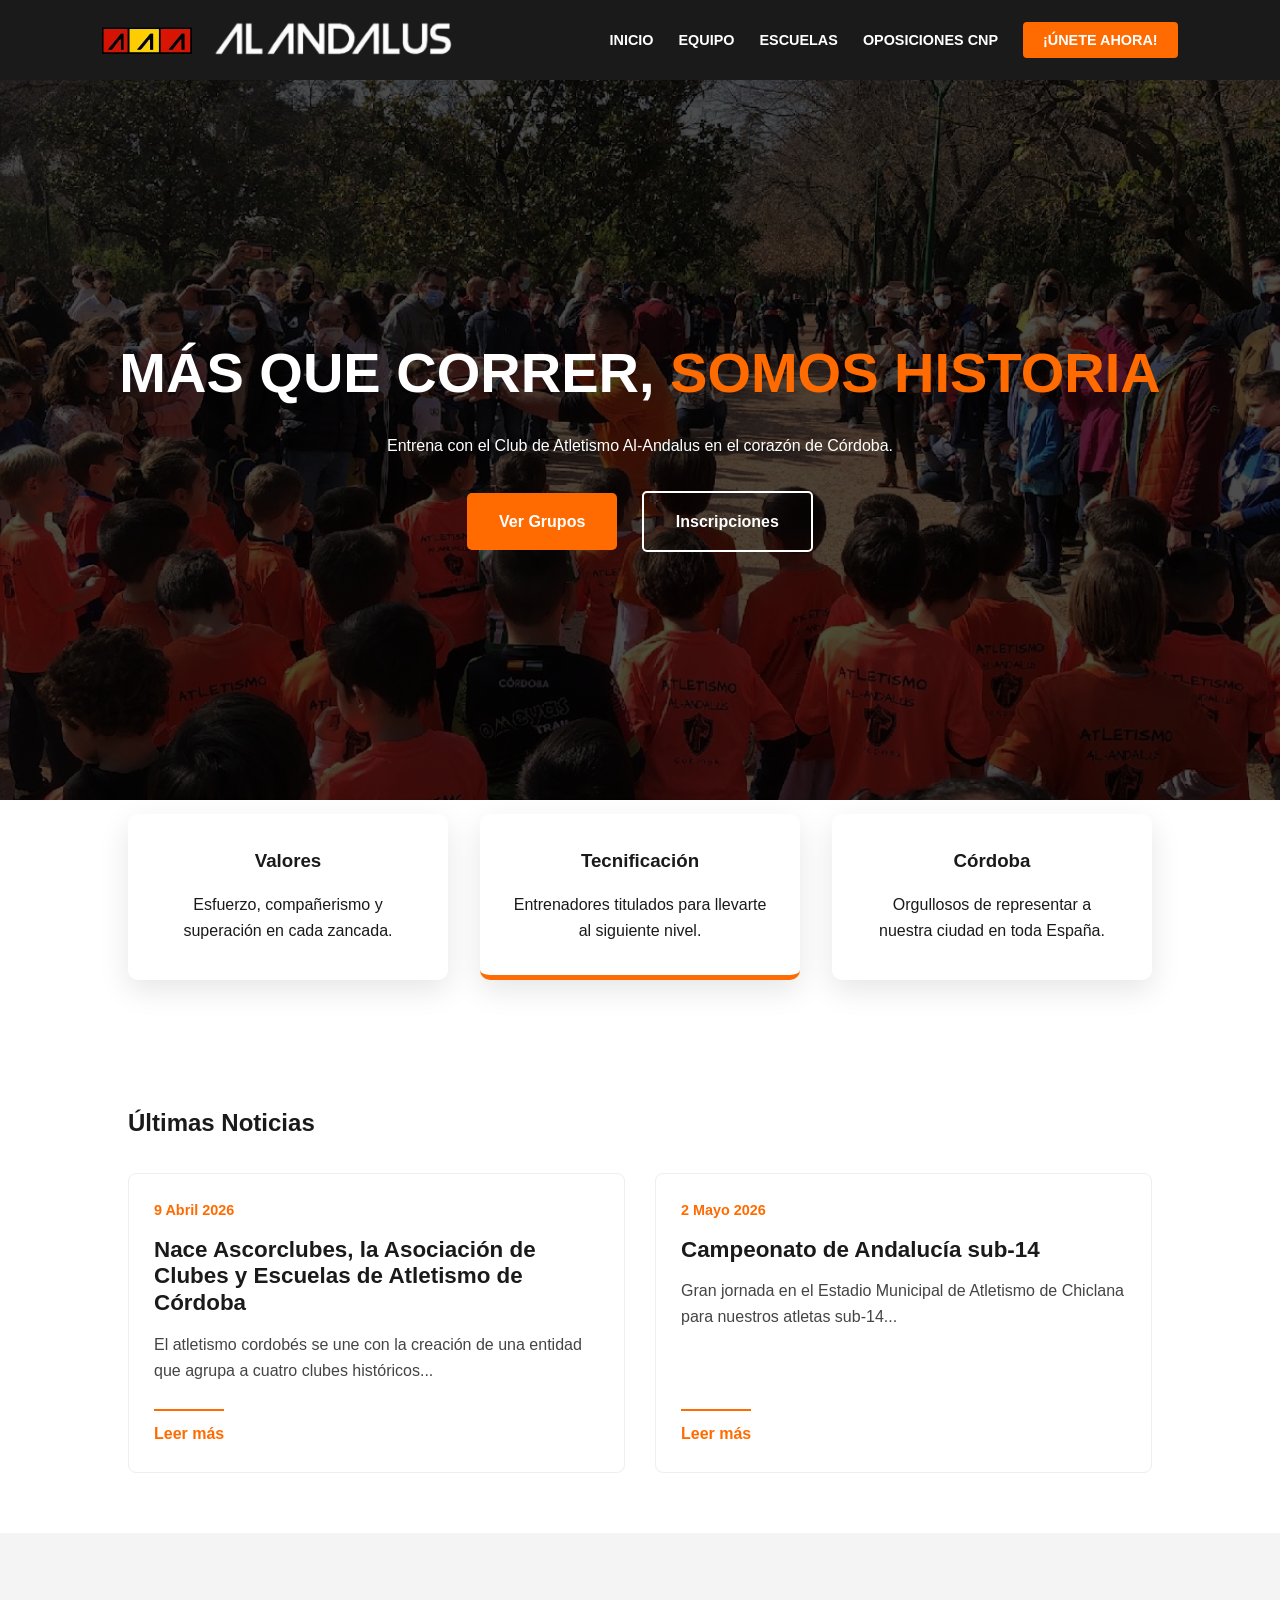
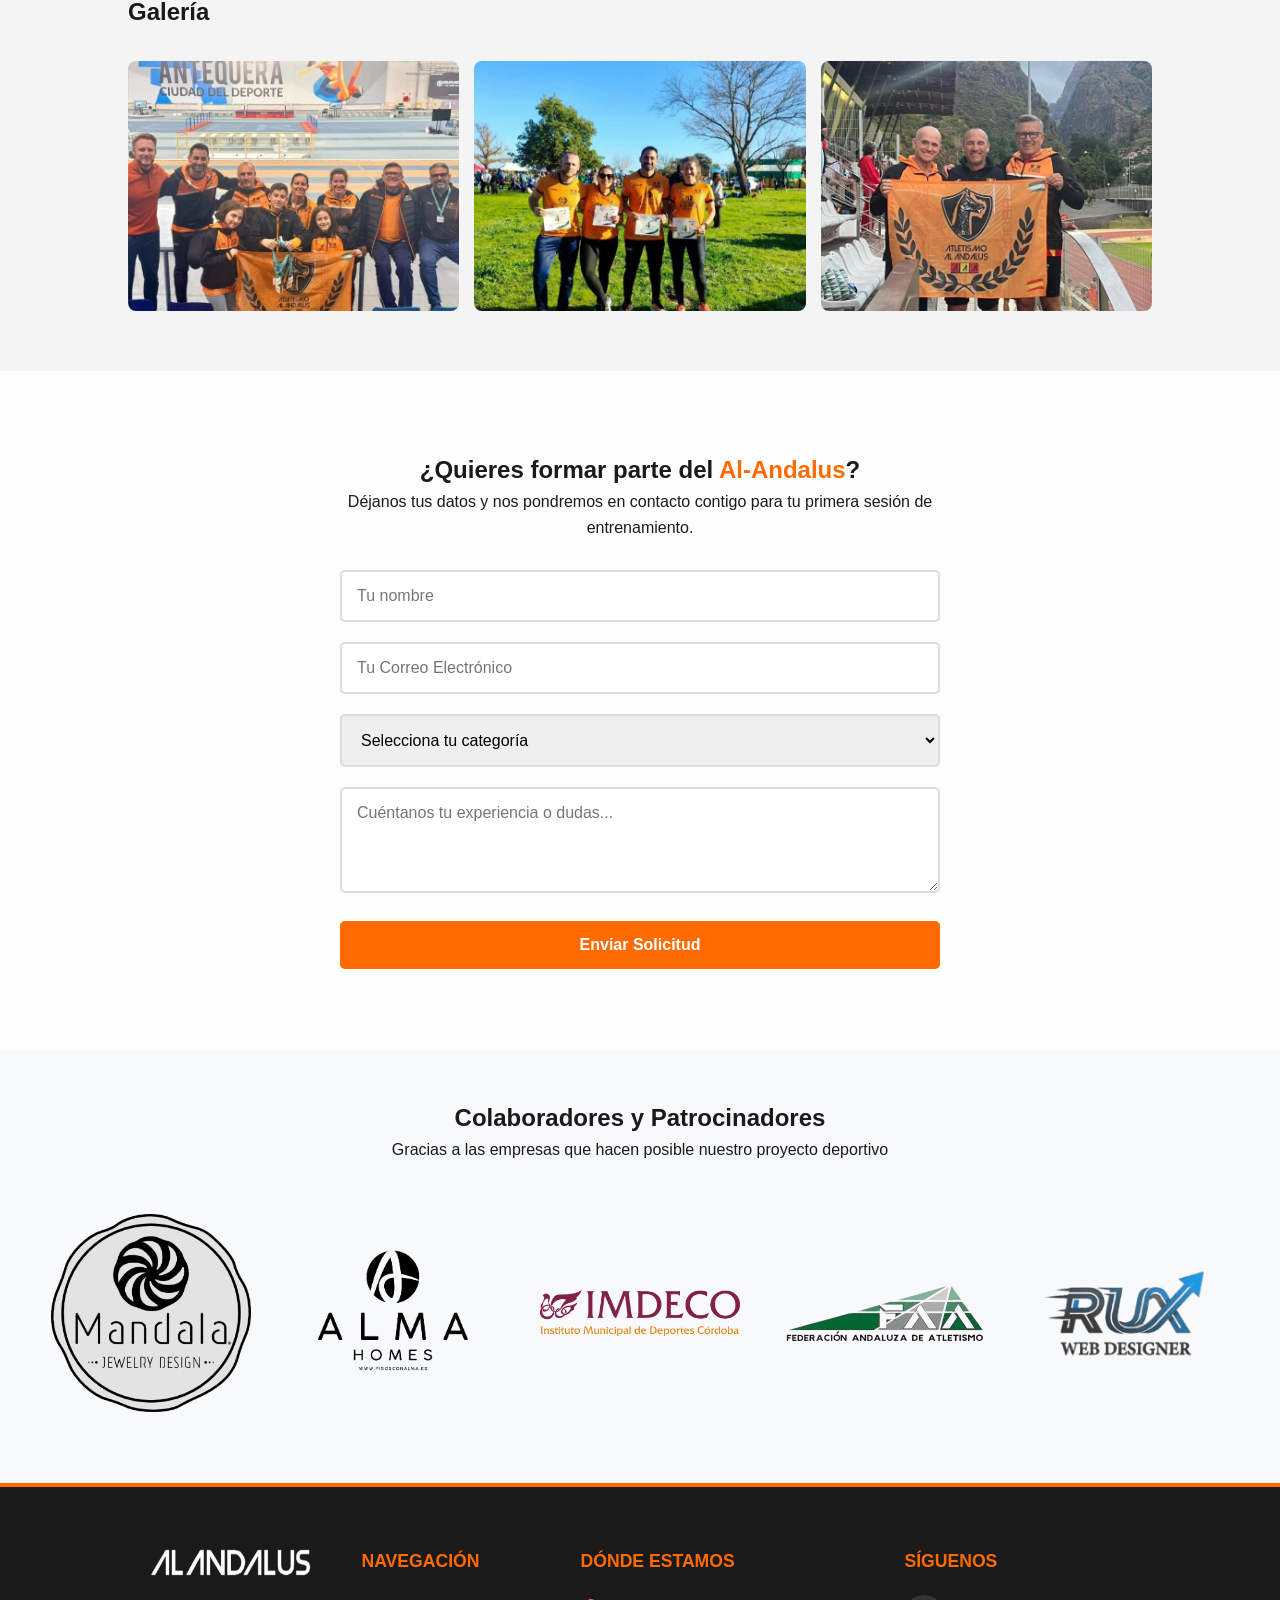
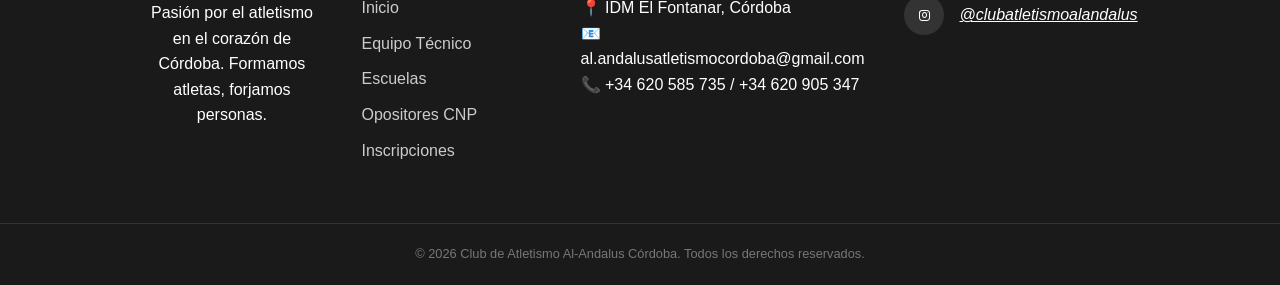
==== index.html @ 89c4d992 "mi primer commit" ====
<!DOCTYPE html>
<html lang="en">

<head>
    <meta charset="UTF-8">
    <meta name="viewport" content="width=device-width, initial-scale=1.0">
    <link rel="preconnect" href="https://fonts.googleapis.com">
    <link rel="preconnect" href="https://fonts.gstatic.com" crossorigin>
    <link href="https://fonts.googleapis.com/css2?family=MedievalSharp&family=swap" rel="stylesheet">
    <link rel="icon" type="image/png" href="logoactual.jpeg">
    <title>Inicio | Al-Andalus</title>
    <link rel="stylesheet" href="style.css">
    <link rel="stylesheet" href="style-mobile.css">
    <link rel="stylesheet" href="https://cdnjs.cloudflare.com/ajax/libs/font-awesome/6.5.1/css/all.min.css">
</head>

<body>
    <nav class="navbar">
        <div class="logo">
            <img src="logoactual.jpeg" alt="Logo Al-Ándalus" class="escudo">
            <img src="name.png" alt="Logo Al-Ándalus" class="name">
        </div>
        <ul class="nav-links">
            <li><a href="index.html">Inicio</a></li>
            <li><a href="equipo.html">Equipo</a></li>
            <li><a href="escuelas.html">Escuelas</a></li>
            <li><a href="opositores.html">Oposiciones CNP</a></li>
            <li><a href="#inscripciones" class="btn-cta">¡Únete ahora!</a></li>
        </ul>
    </nav>
    <header id="inicio" class="hero">
        <div class="hero-content">
            <h1>MÁS QUE CORRER, <span class="highlight">SOMOS HISTORIA</span></h1>
            <P>Entrena con el Club de Atletismo Al-Andalus en el corazón de Córdoba.</P>
            <div class="hero-btns">
                <a href="escuelas.html" class="btn-primary">Ver Grupos</a>
                <a href="#inscripciones" class="btn-secondary">Inscripciones</a>
            </div>
        </div>
    </header>
    <section class="features">
        <div class="container">
            <div class="feature-card">
                <h3>Valores</h3>
                <p>Esfuerzo, compañerismo y superación en cada zancada.</p>
            </div>
            <div class="feature-card highlighted">
                <h3>Tecnificación</h3>
                <p>Entrenadores titulados para llevarte al siguiente nivel.</p>
            </div>
            <div class="feature-card">
                <h3>Córdoba</h3>
                <p>Orgullosos de representar a nuestra ciudad en toda España.</p>
            </div>
        </div>
    </section>
    <section id="noticias" class="noticias-section">
        <h2>Últimas Noticias</h2>
        <div class="grid-noticias">
            <article class="noticia-card">
                <span class="fecha">9 Abril 2026</span>
                <h3>Nace Ascorclubes, la Asociación de Clubes y Escuelas de Atletismo de Córdoba</h3>
                <p>El atletismo cordobés se une con la creación de una entidad que agrupa a cuatro clubes históricos...
                </p>
                <a href="noticia1.html" class="read-more">Leer más</a>
            </article>
            <article class="noticia-card">
                <span class="fecha">2 Mayo 2026</span>
                <h3>Campeonato de Andalucía sub-14</h3>
                <p>Gran jornada en el Estadio Municipal de Atletismo de Chiclana para nuestros atletas sub-14...</p>
                <a href="noticia2.html" class="read-more">Leer más</a>
            </article>
        </div>
    </section>
    <section id="galeria" class="galeria-section">
        <h2>Galería</h2>
        <div class="grid-galeria">
            <div class="img-box" style="background-image: url(img1.jpeg);"></div>
            <div class="img-box" style="background-image: url(img2.jpeg);"></div>
            <div class="img-box" style="background-image: url(img3.jpeg);"></div>
        </div>
    </section>
    <section id="inscripciones" class="inscripcion-section">
        <div class="container-form">
            <h2>¿Quieres formar parte del <span class="highlight">Al-Andalus</span>?</h2>
            <p>Déjanos tus datos y nos pondremos en contacto contigo para tu primera sesión de entrenamiento.</p>

            <form class="form-contacto" action="https://formspree.io/f/xeevbnad" method="POST" netlify>
                <div class="form-group">
                    <input type="text" name="nombre" placeholder="Tu nombre" required>
                </div>
                <div class="form-group">
                    <input type="email" name="email" placeholder="Tu Correo Electrónico" required>
                </div>
                <div class="form-group">
                    <select name="categoria" required>
                        <option value="" disabled selected>Selecciona tu categoría</option>
                        <option value="Peques">Peques (4-5 años)</option>
                        <option value="Grp-1">Sub 8 / Sub 10 (6-9 años)</option>
                        <option value="Grp-2">Sub 12 / Sub 14 (10-13 años)</option>
                        <option value="Grp-3"> Sub 16/18/20 (14-19 años)</option>
                        <option value="Grp-4">Grupo 1/2: Padres</option>
                        <option value="Adulto">Máster Federados</option>
                    </select>
                </div>
                <div class="form-group">
                    <textarea name="mensaje" placeholder="Cuéntanos tu experiencia o dudas..." rows="4"></textarea>
                </div>
                <button type="submit" class="btn-submit">Enviar Solicitud</button>
            </form>
        </div>
    </section>

    <section class="sponsors-section">
        <h2>Colaboradores y Patrocinadores</h2>
        <p>Gracias a las empresas que hacen posible nuestro proyecto deportivo</p>
        <div class="sponsors-container">
            <img src="mandala.png" alt="Mandala Bisutería">
            <img src="alma.png" alt="Alma Inmobiliaria">
            <img src="imdeco.png" alt="Imdeco">
            <img src="faa.png" alt="FAA">
            <img src="RUX.png" alt="RUX">
        </div>

    </section>

    <footer class="footer">
        <div class="footer-container">
            <div class="footer-column about">
                <img src="name.png" alt="Logo Al-Ándalus" class="footer-logo">
                <p>Pasión por el atletismo en el corazón de Córdoba. Formamos atletas, forjamos personas.</p>
            </div>

            <div class="footer-column links">
                <h4>Navegación</h4>
                <ul>
                    <li><a href="index.html">Inicio</a></li>
                    <li><a href="equipo.html">Equipo Técnico</a></li>
                    <li><a href="escuelas.html">Escuelas</a></li>
                    <li><a href="opositores.html">Opositores CNP</a></li>
                    <li><a href="#inscripciones">Inscripciones</a></li>
                </ul>
            </div>

            <div class="footer-column contact">
                <h4>Dónde estamos</h4>
                <p>📍 IDM El Fontanar, Córdoba</p>
                <p>📧 al.andalusatletismocordoba@gmail.com</p>
                <p>📞 +34 620 585 735 / +34 620 905 347</p>
            </div>

            <div class="footer-column social">
                <h4>Síguenos</h4>
                <div class="social-links">
                    <a href="https://www.instagram.com/clubdeatletismoalandalus?utm_source=ig_web_button_share_sheet&igsh=ZDNlZDc0MzIxNw=="
                        class="social-icon" aria-label="Instagram">
                        <i class="fa-brands fa-instagram"></i>
                    </a>
                    <a href="https://www.instagram.com/clubdeatletismoalandalus?utm_source=ig_web_button_share_sheet&igsh=ZDNlZDc0MzIxNw=="
                        class="link"><em>@clubatletismoalandalus</em></a>
                </div>
            </div>
        </div>
        <div class="footer-bottom">
            <p>&copy; 2026 Club de Atletismo Al-Andalus Córdoba. Todos los derechos reservados.</p>
        </div>
    </footer>
</body>

</html>
---- style.css ----
:root {
    --naranja: #FF6B00;
    --negro: #1A1A1A;
    --blanco: #ffffff;
    --gris-claro: #f4f4f4;
}

* {
    margin: 0;
    padding: 0;
    box-sizing: border-box;
}

.logo {
    display: flex;
    align-items: center;
    gap: 10px;
    flex-shrink: 0;
}

.name {
    height: 40px;
    width: auto;
    max-width: 100%;
    display: block;
}

.escudo {
    height: 27px;
    width: auto;
    max-width: 100%;
    display: block;
}

body {
    font-family: 'Montserrat', sans-serif;
    line-height: 1.6;
    color: var(--negro);
    background-color: var(--blanco);
}

.navbar {
    display: flex;
    justify-content: space-between;
    align-items: center;
    padding: 20px 8%;
    background-color: var(--negro);
    position: relative;
    top: 0;
    z-index: 1000;
}

.logo {
    font-family: "MedievalSharp", cursive;
    font-weight: bold;
    font-size: 2.5rem;
    letter-spacing: 2px;
    color: var(--naranja);
}

.nav-links {
    display: flex !important;
    flex-direction: row;
    align-items: center;
    gap: 25px;
}

.nav-links li a {
    color: var(--blanco);
    text-decoration: none;
    font-weight: 700;
    font-size: 0.9rem;
    text-transform: uppercase;
    transition: 0.3s;
}

.nav-links li a:hover {
    color: var(--naranja);
}

.nav-links li a:hover::after {
    width: 100%;
}

.nav-links li a.btn-cta {
    background: var(--naranja);
    padding: 10px 20px;
    border-radius: 4px;
    color: var(--blanco) !important;
}

.nav-links li a.btn-cta::after {
    display: none;
}

.nav-links li a.btn-cta:hover {
    background: #e65a00;
    transform: translateY(-2px);
    box-shadow: 0 4px 15px rgba(255, 107, 0, 0.3);
}

.btn-cta {
    background: var(--naranja);
    padding: 0.6rem 1.2rem;
    border-radius: 5px;
    transition: 0.3s;
}

html {
    scroll-behavior: smooth;
}

.hero {
    height: 80vh;
    background: linear-gradient(rgba(0, 0, 0, 0.7), rgba(0, 0, 0, 0.7)), url(hero.jpg) no-repeat center center/cover;
    display: flex;
    align-items: center;
    justify-content: center;
    text-align: center;
    color: var(--blanco);
}

.hero-content h1 {
    font-size: 3.5rem;
    font-weight: 900;
    margin-bottom: 1rem;
}

.highlight {
    color: var(--naranja);
}

.hero-btns {
    margin-top: 2rem;
}

.btn-primary,
.btn-secondary {
    padding: 1rem 2rem;
    text-decoration: none;
    font-weight: 700;
    border-radius: 5px;
    margin: 0 10px;
    display: inline-block;
    transition: 0.3s;
}

.btn-primary {
    background: var(--naranja);
    color: var(--blanco);
}

.btn-secondary {
    border: 2px solid var(--blanco);
    color: var(--blanco);
}

.btn-primary:hover {
    background: #e65a00;
}

.container {
    display: flex;
    justify-content: center;
    gap: 2rem;
    padding: 4rem 10%;
    margin-top: -50px;
}

.feature-card {
    background: var(--blanco);
    padding: 2rem;
    border-radius: 10px;
    box-shadow: 0 10px 30px rgba(0, 0, 0, 0.1);
    text-align: center;
    flex: 1;
}

.feature-card.highlighted {
    border-bottom: 5px solid var(--naranja);
}

.feature-card h3 {
    margin-bottom: 1rem;
    color: var(--negro);
}

.footer {
    background-color: var(--negro);
    color: var(--blanco);
    padding: 60px 0 20px 0;
    border-top: 4px solid var(--naranja);
}

.footer-container {
    max-width: 1200px;
    margin: 0 auto;
    display: grid;
    grid-template-columns: repeat(4, 1fr);
    gap: 40px;
    padding: 0 8%;
}

.footer-column h4 {
    color: var(--naranja);
    margin-bottom: 20px;
    text-transform: uppercase;
    font-size: 1.1rem;
    font-weight: 700;
}

.footer-column.about {
    text-align: center;
}

.footer-logo {
    height: 33px;
    width: auto;
    max-width: 100%;
    display: flex;
    justify-content: center;
    margin: 0 auto 20px auto;
}

.footer-column ul {
    list-style: none;
}

.footer-column ul li {
    margin-bottom: 10px;
}

.footer-column ul li a {
    color: #ccc;
    text-decoration: none;
    transition: 0.3s;
}

.footer-column ul li a:hover {
    color: var(--naranja);
    padding-left: 5px;
}

.social-links {
    display: flex;
    gap: 15px;
    align-items: center;
}

.social-icon {
    display: flex;
    align-items: center;
    justify-content: center;
    width: 40px;
    height: 40px;
    background-color: #333;
    border-radius: 50%;
    color: var(--blanco);
    text-decoration: none;
    font-weight: bold;
    font-size: 0.8rem;
    transition: 0.3s;
}

.link {
    color: #fff !important;
    text-decoration: underline;
    transition: 0.3s;
}

.link:hover {
    color: var(--naranja) !important;
    transform: translateY(-5px);
}

.social-icon:hover {
    background-color: var(--naranja);
    transform: translateY(-5px);
}

.footer-bottom {
    text-align: center;
    margin-top: 50px;
    padding: 20px 8% 0 8%;
    border-top: 1px solid #333;
    font-size: 0.8rem;
    color: #777;
}

.inscripcion-section {
    padding: 80px 10%;
    background: #fdfdfd;
}

.container-form {
    max-width: 600px;
    margin: 0 auto;
    text-align: center;
}

.form-section {
    margin-top: 40px;
}

.form-section h2,
.form-section p {
    text-align: center;
    font-weight: bold;
    margin: 20px 20px;
}

.form-contacto {
    margin-top: 30px;
}

.form-group {
    margin-bottom: 20px;
}

.form-group input,
.form-group select,
.form-group textarea {
    width: 100%;
    padding: 15px;
    border: 2px solid #ddd;
    border-radius: 5px;
    font-family: 'Montserrat', sans-serif;
    font-size: 1rem;
    transition: 0.3s;
}

.form-group input:focus,
.form-group textarea:focus {
    border-color: var(--naranja);
    outline: none;
}

.btn-submit {
    background: var(--naranja);
    color: var(--blanco);
    border: none;
    padding: 15px 30px;
    font-size: 1rem;
    font-weight: 700;
    border-radius: 5px;
    cursor: pointer;
    width: 100%;
    transition: 0.3s;
}

.btn-submit:hover {
    background: var(--negro);
}

.page-header {
    background: var(--negro);
    padding: 60px 10%;
    text-align: center;
    color: var(--blanco);
}

.section-text {
    padding: 60px 20%;
    text-align: center;
}

.coaches-section {
    padding: 60px 10%;
    background: var(--gris-claro);
    text-align: center;
}

.coaches-grid {
    display: flex;
    flex-wrap: wrap;
    gap: 30px;
    margin-top: 40px;
    justify-content: center;
    align-items: stretch;
}

.coach-card {
    background: var(--blanco);
    padding: 30px;
    border-radius: 10px;
    box-shadow: 0 5px 15px rgba(0, 0, 0, 0.1);
    display: flex;
    flex-direction: column;
    align-items: center;
    text-align: center;
    transition: 0.3s;
    overflow: hidden;
    width: 300px;
}

.coach-card:hover {
    transform: translateY(8px);
    background-color: #ff7b00c5;
    box-shadow: #000000;
}

.coach-img {
    width: 120px;
    height: 120px;
    background: #ddd;
    border-radius: 50%;
    margin-bottom: 20px;
    flex-shrink: 0;
    background-size: cover;
    background-position: center;
}

.coach-card h3 {
    margin: 0 0 10px 0;
}

.coach-card .role {
    color: var(--naranja);
    font-weight: 700;
    margin-bottom: 10px;
}

.grid-grupos {
    display: grid;
    grid-template-columns: repeat(3, 1fr);
    gap: 20px;
    margin-top: 30px;
}

.card-grupo {
    background: #fff;
    padding: 20px;
    border-left: 5px solid var(--naranja);
    box-shadow: 0 4px 6px var(--naranja);
    transition: 0.3s;
}

.card-grupo:hover {
    background: #ffb35d;
    transform: translateY(-5px);
}

.pricing-container {
    background: var(--negro);
    color: var(--blanco);
    padding: 30px;
    border-radius: 10px;
    text-align: center;
    margin-top: 10px;
}

.bank-info {
    margin-top: 20px;
    padding: 15px;
    background: rgba(255, 255, 255, 0.1);
}

.faq-list {
    list-style: none;
    max-width: 800px;
    margin: 0 auto;
}

.faq-list li {
    padding: 15px;
    border-bottom: 1px solid #ddd;
}

.info-section {
    margin-top: 40px;
    margin-bottom: 30px;
}

.info-section h2 {
    text-align: center;
}

.importante {
    text-align: center;
    color: red;
    font-weight: bold;
}

.noticias-section {
    padding: 60px 10%;
    background: #fff;
    width: 100%;
    box-sizing: border-box;
}

.grid-noticias {
    display: grid;
    grid-template-columns: repeat(auto-fit, minmax(300px, 1fr));
    gap: 30px;
    width: 100%;
    margin-top: 30px;
}

.noticia-card {
    background: #fff;
    padding: 25px;
    border: 1px solid #eee;
    border-radius: 8px;
    display: flex;
    flex-direction: column;
    min-height: 300px;
    width: 100%;
    box-sizing: border-box;
    text-align: left;
}

.noticia-card h3 {
    margin: 15px 0;
    font-size: 1.4rem;
    line-height: 1.2;
}

.noticia-card p {
    flex-grow: 1;
    margin-bottom: 20px;
    color: #444;
    line-height: 1.6;
}

.read-more {
    color: var(--naranja);
    text-decoration: none;
    font-weight: bold;
    border-top: 2px solid var(--naranja);
    padding-top: 10px;
    display: inline-block;
    width: fit-content;
}

.noticia-card:hover {
    border-color: var(--naranja);
    ;
}

.fecha {
    color: var(--naranja);
    font-size: 0.9rem;
    font-weight: bold;
}

.galeria-section {
    padding: 60px 10%;
    background-color: var(--gris-claro);
}

.grid-galeria {
    display: grid;
    grid-template-columns: repeat(auto-fit, minmax(250px, 1fr));
    gap: 15px;
    margin-top: 30px;
}

.img-box {
    height: 250px;
    background-color: #ccc;
    background-size: cover;
    background-position: center;
    border-radius: 8px;
    cursor: pointer;
    transition: 0.3s;
}

.img-box:hover {
    transform: scale(1.02);
}

.coach-card-op {
    max-width: auto;
    text-align: center;
    padding: 40px;
    background: #fff;
    border-radius: 15px;
    box-shadow: 0 10px 30px rgba(0, 0, 0, 0.1);
}

.opositores-form {
    max-width: 600px;
    margin: 40px auto;
    background: #fff;
    padding: 40px;
    border-radius: 15px;
    box-shadow: 0 10px 30px rgba(0, 0, 0, 0.1);
}

.form-group-row {
    display: flex;
    gap: 20px;
}

.form-group-row .form-group {
    flex: 1;
}

.opositores-form label {
    display: block;
    margin-bottom: 8px;
    font-weight: 700;
    text-align: left;
}

.opositores-form input,
.opositores-form select,
.opositores-form textarea {
    width: 100%;
    padding: 12px;
    margin-bottom: 20px;
    border: 1px solid #ccc;
    border-radius: 6px;
    font-family: inherit;
}

.contacto-directo {
    text-align: center;
    padding: 40px 20px;
    background: #f4f4f4;
    border-radius: 15px;
    margin: 40px auto;
    max-width: 600px;
}

.botones-contacto {
    margin-top: 20px;
}

.btn-whatsapp {
    display: inline-block;
    background-color: #25d366;
    color: white;
    padding: 15px 30px;
    border-radius: 50px;
    text-decoration: none;
    font-weight: bold;
    font-size: 1.1rem;
    transition: 0.3s;
    margin-bottom: 20px;
}

.btn-whatsapp:hover {
    background-color: #128c7e;
    transform: translateY(-3px);
}

.telefonos a {
    color: var(--negro);
    text-decoration: none;
    font-size: 1.2rem;
    font-weight: bold;
    transition: 0.3s;
}

.telefonos a:hover {
    color: var(--naranja);
}

.ubicación-opositores {
    padding: 60px 10%;
    background: var(--blanco);
    text-align: center;
}

.ubicacion-container {
    display: flex;
    flex-wrap: wrap;
    gap: 40px;
    margin-top: 30px;
    align-items: center;
}

.ubicacion-info {
    flex: 1;
    min-width: 300px;
    text-align: left;
}

.ubicacion-info p {
    margin-bottom: 15px;
    font-size: 1.1rem;
}

.mapa-placeholder {
    flex: 1;
    min-width: 300px;
    border-radius: 10px;
    overflow: hidden;
    box-shadow: 0 5px 15px rgba(0, 0, 0, 0.1);
    margin-top: 20px;
}

.sponsors-section {
    padding: 50px 20px;
    background-color: #f8f9fa;
    width: 100%;
    box-sizing: border-box;
    text-align: center;
}


.sponsors-container {
    display: block;
    margin-top: 30px;
    text-align: center;
}

.sponsors-container img {
    display: inline-block;
    vertical-align: middle;
    width: 200px;
    height: auto;
    margin: 20px;
    transition: 0.3s;
}

.sponsors-container img:hover {
    transform: scale(1.05);
}

.article-page p {
    margin-bottom: 20px;
    font-size: 1.1rem;
}

.article-page h1 {
    margin-bottom: 20px;
    text-transform: uppercase;
    font-size: 1.7rem;
    font-weight: 700;
    text-align: center;
}
---- style-mobile.css ----
@media (max-width: 768px) {
    .navbar {
        flex-direction: column;
        padding: 15px;
    }

    .nav-links {
        margin-top: 15px;
        gap: 15px;
        flex-wrap: wrap;
        justify-content: center;
    }

    .nav-links li a {
        font-size: 0.8rem;
    }

    .hero {
        height: 60vh;
    }

    .hero-content h1 {
        font-size: 2.2rem;
        padding: 0 10px;
    }

    .hero-btns {
        display: flex;
        flex-direction: column;
        gap: 10px;
        padding: 0 20px;
    }

    .btn-primary,
    .btn-secondary {
        margin: 0;
        width: 100%;
    }

    .container {
        flex-direction: column;
        margin-top: 0;
        padding: 2rem 5%;
    }

    .feature-card {
        width: 100%;
    }

    .grid-categorias {
        grid-template-columns: 1fr;
    }

    .grid-grupos {
        grid-template-columns: repeat(1, 1fr);
    }

    .footer-container {
        display: grid;
        grid-template-columns: 1fr;
        text-align: center;
        align-items: center;
    }

    .social-links {
        justify-content: center;
    }

    .footer-column h4::after {
        content: '';
        display: block;
        width: 40px;
        height: 2px;
        background: var(--naranja);
        margin: 10px auto;
    }

    .sponsors-container img {
        width: 130px;
        margin: 10px;
    }
}
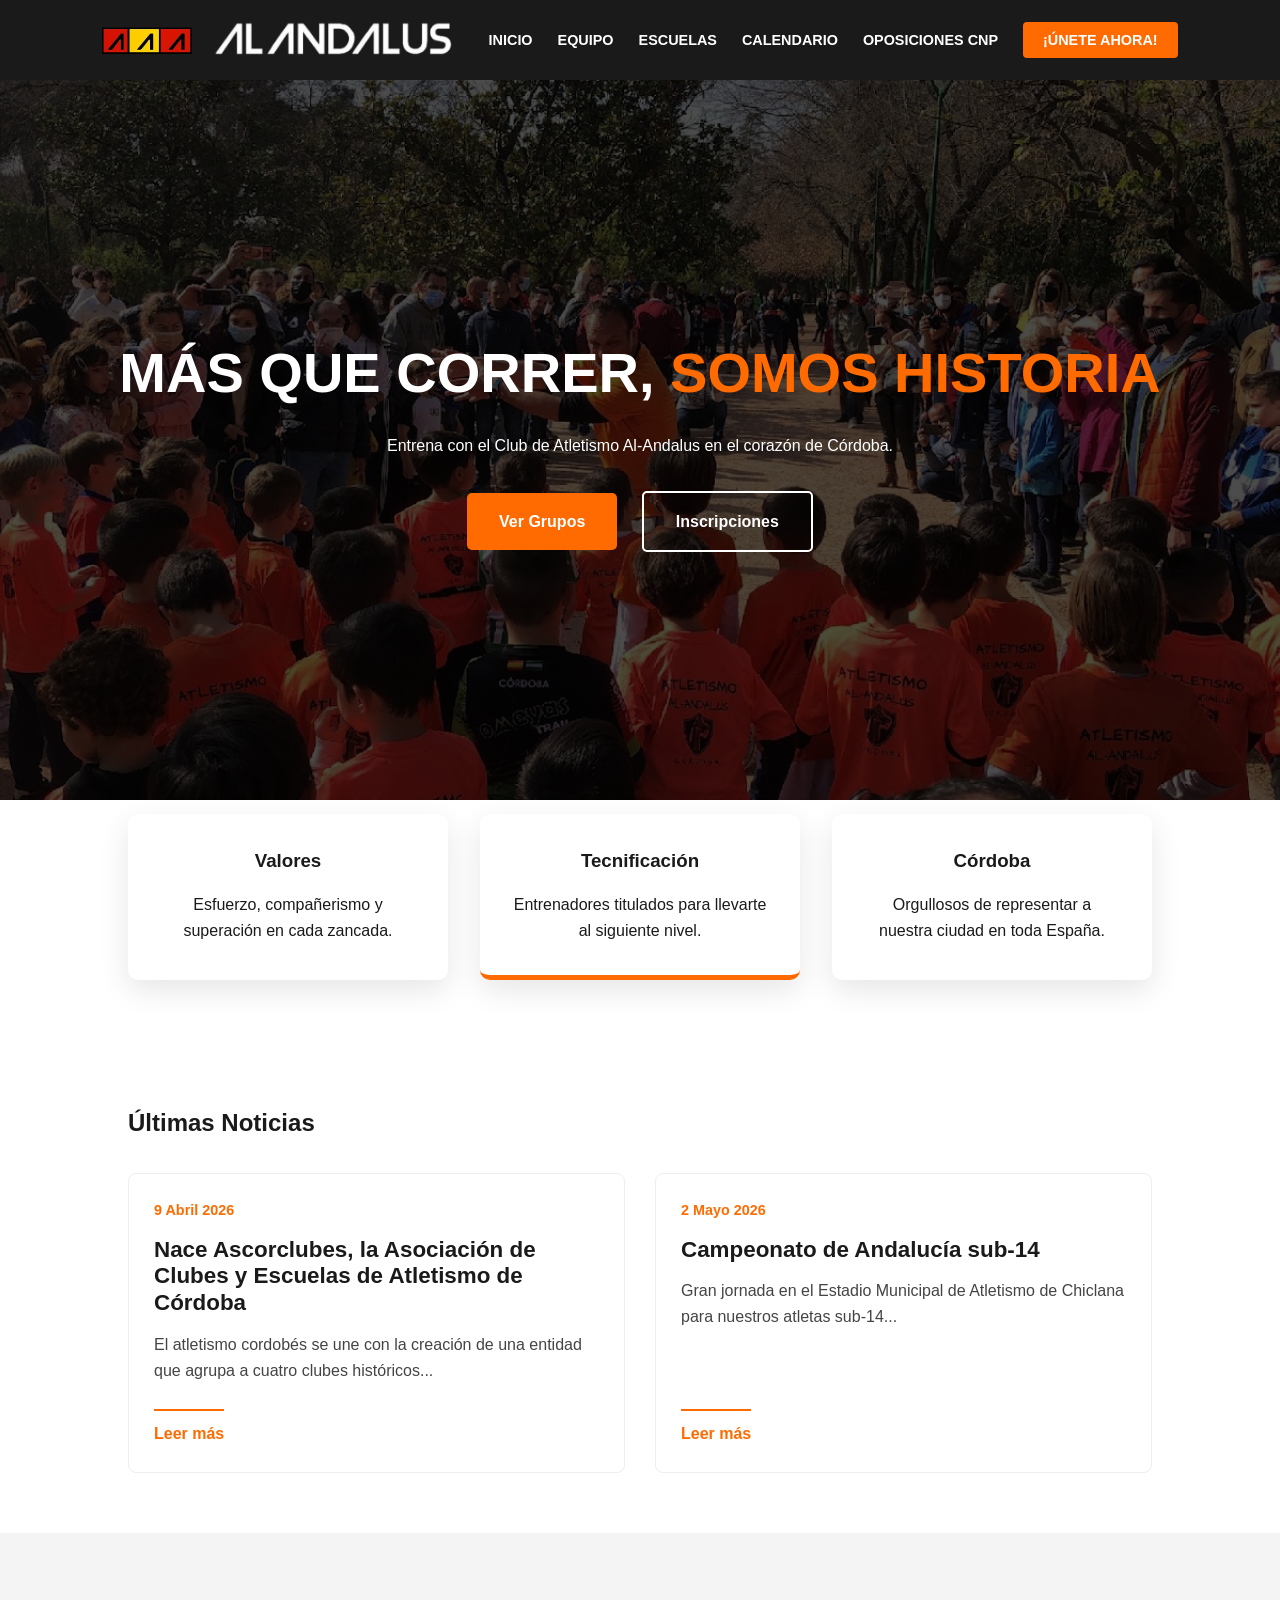
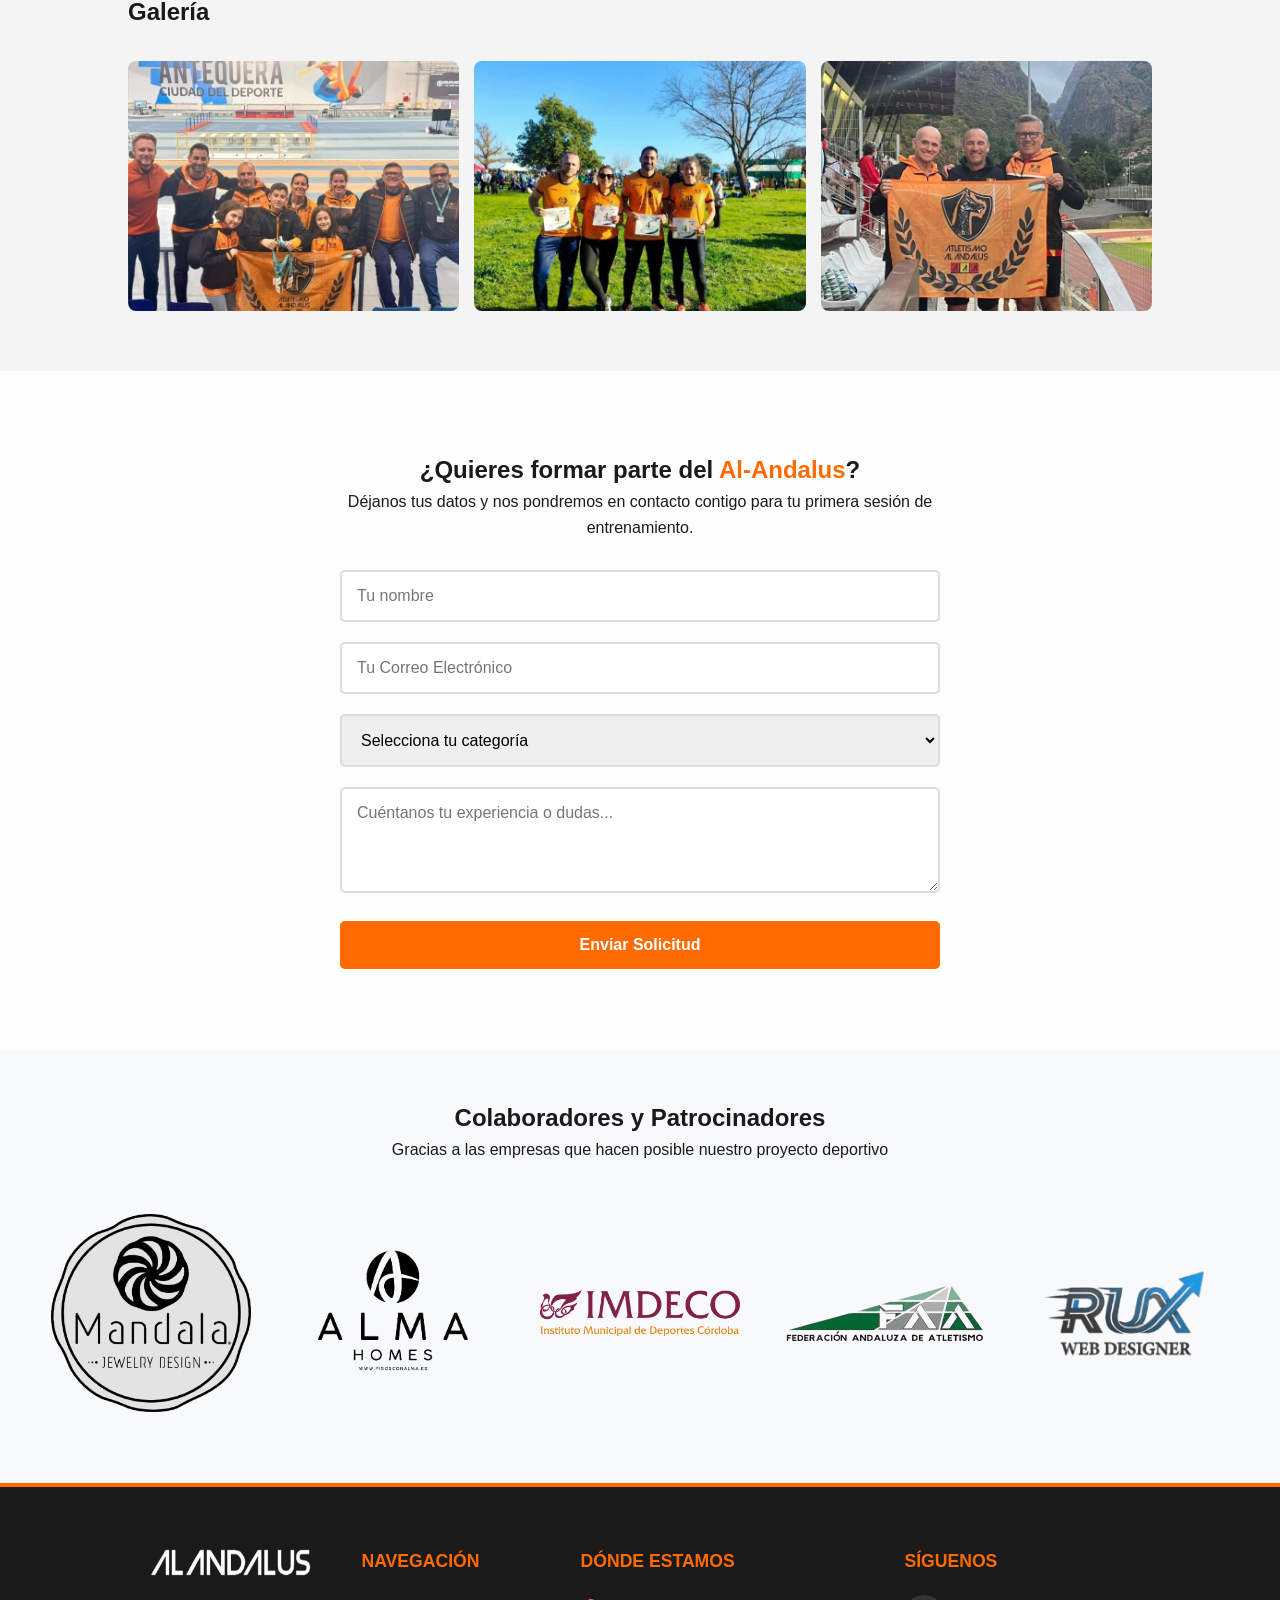
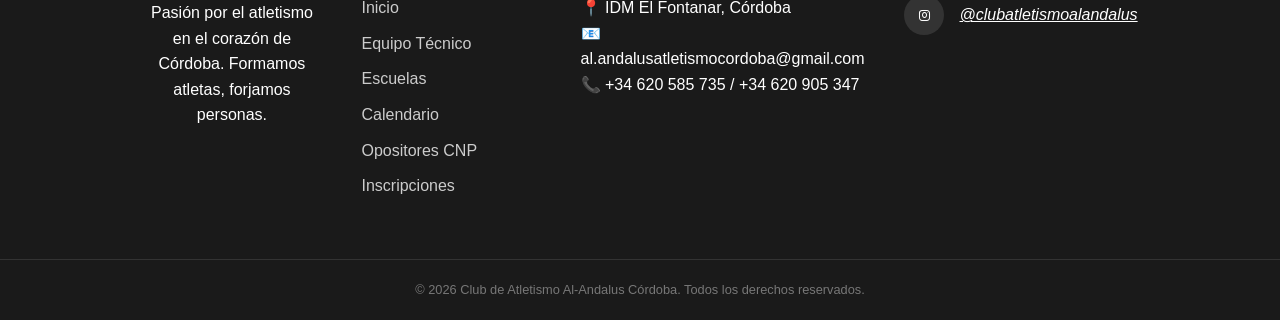
==== commit fccf602d: "Calendario" ====
--- a/index.html
+++ b/index.html
@@ -24,6 +24,7 @@
             <li><a href="index.html">Inicio</a></li>
             <li><a href="equipo.html">Equipo</a></li>
             <li><a href="escuelas.html">Escuelas</a></li>
+            <li><a href="calendario.html">Calendario</a></li>
             <li><a href="opositores.html">Oposiciones CNP</a></li>
             <li><a href="#inscripciones" class="btn-cta">¡Únete ahora!</a></li>
         </ul>
@@ -137,6 +138,7 @@
                     <li><a href="index.html">Inicio</a></li>
                     <li><a href="equipo.html">Equipo Técnico</a></li>
                     <li><a href="escuelas.html">Escuelas</a></li>
+                    <li><a href="calendario.html">Calendario</a></li>
                     <li><a href="opositores.html">Opositores CNP</a></li>
                     <li><a href="#inscripciones">Inscripciones</a></li>
                 </ul>
--- a/style.css
+++ b/style.css
@@ -730,4 +730,176 @@
     font-size: 1.7rem;
     font-weight: 700;
     text-align: center;
+}
+
+.seccion-resultados {
+    display: flex;
+    align-items: center;
+    gap: 30px;
+    margin-top: 40px;
+    padding: 20px 0;
+}
+
+.resultados-contenido {
+    flex: 1.2;
+}
+
+.resultados-imagen {
+    flex: 1;
+}
+
+.resultados-imagen img {
+    width: 100%;
+    height: auto;
+    border-radius: 10px;
+    display: block;
+}
+
+.calendario-section .container {
+    display: flex;
+    flex-direction: column;
+    align-items: center;
+    text-align: center;
+    width: 100%;
+    max-width: 1200px;
+    margin: 0 auto;
+}
+
+.calendario-grid {
+    display: flex;
+    flex-direction: column;
+    gap: 20px;
+    width: 100%;
+    max-width: 800px;
+    margin-top: 30px;
+}
+
+.calendario-card {
+    display: flex;
+    align-items: center;
+    background: white;
+    justify-content: space-between;
+    padding: 20px 30px;
+    width: 100%;
+    box-sizing: border-box;
+    border-radius: 12px;
+    box-shadow: 0 4px 15px rgba(0, 0, 0, 0.05);
+    gap: 20px;
+    transition: transform 0.3s ease, box-shadow 0.3s ease;
+    border-left: 6px solid #ff6600;
+}
+
+.calendario-card:hover {
+    transform: translateY(-5px);
+    box-shadow: 0 8px 25px rgba(0, 0, 0, 0.1);
+}
+
+.cal-fecha {
+    background: #333;
+    color: white;
+    padding: 10px;
+    border-radius: 8px;
+    min-width: 70px;
+    text-align: center;
+    display: flex;
+    flex-direction: column;
+    margin-left: 25px;
+}
+
+.cal-fecha .dia {
+    font-size: 24px;
+    font-weight: bold;
+}
+
+.cal-fecha .mes {
+    font-size: 12px;
+    text-transform: uppercase;
+}
+
+.cal-info {
+    flex: 1;
+    padding: 0 10px;
+}
+
+.cal-info h3 {
+    margin-bottom: 8px;
+    line-height: 1.4;
+    font-size: 1.1rem;
+    color: #222;
+}
+
+.btn-calendario {
+    background: #ff6600;
+    color: white;
+    text-decoration: none;
+    padding: 10px 20px;
+    border-radius: 6px;
+    font-size: 0.9rem;
+    font-weight: bold;
+    white-space: nowrap;
+}
+
+.month-filter {
+    display: flex;
+    justify-content: center;
+    gap: 10px;
+    margin-bottom: 30px;
+    flex-wrap: wrap;
+}
+
+.month-btn {
+    padding: 8px 18px;
+    border: 2px solid #ff6600;
+    background: transparent;
+    color: #ff6600;
+    border-radius: 20px;
+    cursor: pointer;
+    font-weight: bold;
+    transition: all 0.3 ease;
+}
+
+.month-btn.active,
+.month-btn:hover {
+    background: #ff6600;
+    color: white;
+}
+
+.badge {
+    display: inline-block;
+    padding: 4px 12px;
+    border-radius: 50px;
+    font-size: 0.75rem;
+    font-weight: bold;
+    text-transform: uppercase;
+    margin-top: 10px;
+}
+
+.badge-control {
+    background-color: #ff6600;
+    color: white;
+}
+
+.badge-andalucia {
+    background-color: #00a859;
+    color: white;
+}
+
+.badge-espana {
+    background-color: #d4af37;
+    color: white;
+}
+
+.calendario-card[data-type="control"] {
+    border-left-color: #ff6600;
+    background: linear-gradient(to right, rgba(255, 102, 0, 0.233), white 95%);
+}
+
+.calendario-card[data-type="andalucia"] {
+    border-left-color: #00a859;
+    background: linear-gradient(to right, rgba(0, 168, 89, 0.233), white 90%);
+}
+
+.calendario-card[data-type="espana"] {
+    border-left-color: #d4af37;
+    background: linear-gradient(to right, rgba(212, 175, 55, 0.486), white 90%);
 }
--- a/style-mobile.css
+++ b/style-mobile.css
@@ -79,4 +79,28 @@
         width: 130px;
         margin: 10px;
     }
+}
+
+@media (max-width: 768px) {
+    .seccion-resultados {
+        flex-direction: column;
+        text-align: center;
+    }
+
+    .resultados-imagen {
+        width: 80%;
+        margin: 0 auto;
+    }
+}
+
+@media (max-width: 600px) {
+    .calendario-card {
+        flex-direction: column;
+        text-align: center;
+        gap: 15px;
+    }
+
+    .cal-fecha {
+        margin-right: 0;
+    }
 }
